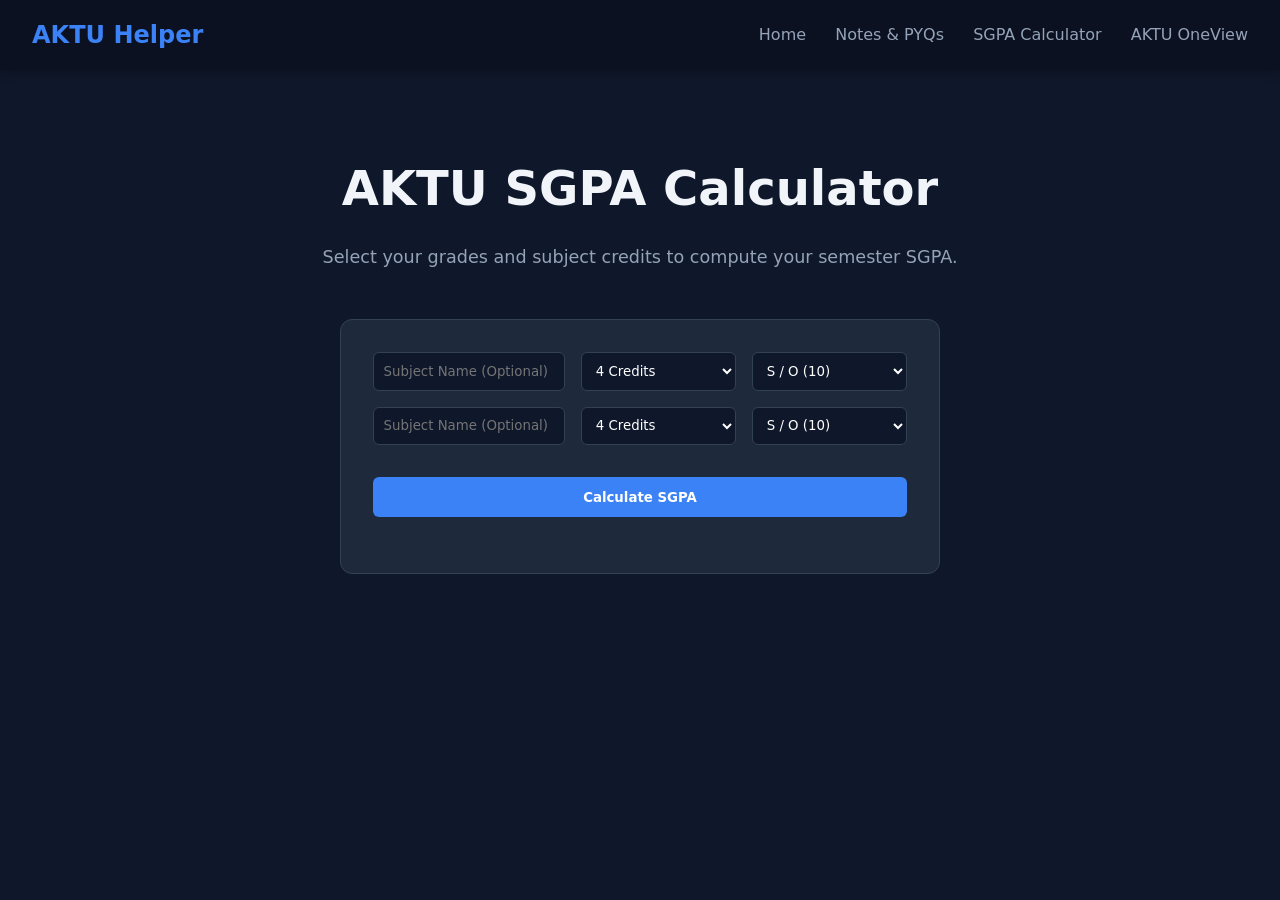
==== calculator.html @ 3020c7b1 "Added SGPA calculator and updated layout" ====
<!DOCTYPE html>
<html lang="en">
<head>
  <meta charset="UTF-8">
  <meta name="viewport" content="width=device-width, initial-scale=1.0">
  <title>AKTU SGPA Calculator | AKTU Helper</title>
  <link rel="stylesheet" href="style.css?v=2">
  <style>
    .calc-container {
      max-width: 600px;
      margin: 3rem auto;
      padding: 2rem;
      background: var(--card-bg);
      border-radius: 12px;
      border: 1px solid var(--border-color);
    }
    .subject-row {
      display: flex;
      gap: 1rem;
      margin-bottom: 1rem;
    }
    .subject-row input, .subject-row select {
      padding: 0.6rem;
      background: #0f172a;
      border: 1px solid var(--border-color);
      color: white;
      border-radius: 6px;
      flex: 1;
    }
    .calc-btn {
      width: 100%;
      padding: 0.8rem;
      background: var(--accent-color);
      color: white;
      border: none;
      border-radius: 6px;
      font-weight: bold;
      cursor: pointer;
      margin-top: 1rem;
    }
    .result {
      text-align: center;
      margin-top: 1.5rem;
      font-size: 1.4rem;
      font-weight: bold;
      color: #10b981;
    }
  </style>
</head>
<body>

  <header>
    <div class="logo">AKTU Helper</div>
    <nav>
      <a href="index.html">Home</a>
      <a href="notes.html">Notes & PYQs</a>
      <a href="calculator.html" class="active">SGPA Calculator</a>
      <a href="https://oneview.aktu.ac.in" target="_blank" class="btn-link">AKTU OneView</a>
    </nav>
  </header>

  <main class="hero">
    <h1>AKTU SGPA Calculator</h1>
    <p>Select your grades and subject credits to compute your semester SGPA.</p>

    <div class="calc-container">
      <div id="subjectRows">
        <!-- Default 4 Subject Rows -->
        <div class="subject-row">
          <input type="text" placeholder="Subject Name (Optional)">
          <select class="credits">
            <option value="4">4 Credits</option>
            <option value="3">3 Credits</option>
            <option value="2">2 Credits</option>
            <option value="1">1 Credit</option>
          </select>
          <select class="grade">
            <option value="10">S / O (10)</option>
            <option value="9">A+ (9)</option>
            <option value="8">A (8)</option>
            <option value="7">B+ (7)</option>
            <option value="6">B (6)</option>
            <option value="5">C (5)</option>
            <option value="0">F (0)</option>
          </select>
        </div>
        <div class="subject-row">
          <input type="text" placeholder="Subject Name (Optional)">
          <select class="credits">
            <option value="4">4 Credits</option>
            <option value="3">3 Credits</option>
            <option value="2">2 Credits</option>
            <option value="1">1 Credit</option>
          </select>
          <select class="grade">
            <option value="10">S / O (10)</option>
            <option value="9">A+ (9)</option>
            <option value="8">A (8)</option>
            <option value="7">B+ (7)</option>
            <option value="6">B (6)</option>
            <option value="5">C (5)</option>
            <option value="0">F (0)</option>
          </select>
        </div>
      </div>

      <button class="calc-btn" onclick="calculateSGPA()">Calculate SGPA</button>
      <div class="result" id="sgpaResult"></div>
    </div>
  </main>

  <script>
    function calculateSGPA() {
      const credits = document.querySelectorAll('.credits');
      const grades = document.querySelectorAll('.grade');
      
      let totalPoints = 0;
      let totalCredits = 0;

      for (let i = 0; i < credits.length; i++) {
        let creditVal = parseFloat(credits[i].value);
        let gradeVal = parseFloat(grades[i].value);

        totalPoints += creditVal * gradeVal;
        totalCredits += creditVal;
      }

      let sgpa = (totalPoints / totalCredits).toFixed(2);
      document.getElementById('sgpaResult').innerText = "Your SGPA: " + sgpa;
    }
  </script>
</body>
</html>
---- style.css ----
:root {
  /* DARK THEME COLORS */
  --bg-color: #0f172a;        /* Deep slate background */
  --card-bg: #1e293b;         /* Slightly lighter card background */
  --text-primary: #f1f5f9;    /* Very light text */
  --text-secondary: #94a3b8;  /* Dimmed secondary text */
  --accent-color: #3b82f6;    /* Bright blue accent */
  --accent-hover: #60a5fa;    /* Lighter blue on hover */
  --border-color: #334155;    /* Subtle borders */
}

* {
  box-sizing: border-box;
  margin: 0;
  padding: 0;
  font-family: system-ui, -apple-system, sans-serif;
  scroll-behavior: smooth; /* Modern CSS: Enables smooth scrolling */
}

body {
  background-color: var(--bg-color);
  color: var(--text-primary);
  line-height: 1.6;
}

header {
  display: flex;
  justify-content: space-between;
  align-items: center;
  padding: 1rem 2rem;
  background-color: #0b1120; /* Darker navy for header */
  box-shadow: 0 2px 10px rgba(0,0,0,0.3);
  position: sticky; /* Keep navigation visible */
  top: 0;
  z-index: 1000;
}

.logo {
  font-weight: 700;
  font-size: 1.5rem;
  color: var(--accent-color);
}

nav a {
  margin-left: 1.5rem;
  text-decoration: none;
  color: var(--text-secondary);
  font-weight: 500;
  transition: color 0.3s ease; /* smooth color change */
}

nav a:hover {
  color: var(--accent-color);
}

.hero {
  max-width: 1000px;
  margin: 5rem auto;
  padding: 0 1rem;
  text-align: center;
}

.hero h1 {
  font-size: 3rem;
  color: var(--text-primary);
  margin-bottom: 1rem;
}

.hero p {
  color: var(--text-secondary);
  font-size: 1.1rem;
  margin-bottom: 3rem;
}

.card-grid {
  display: grid;
  grid-template-columns: repeat(auto-fit, minmax(300px, 1fr));
  gap: 2rem;
}

.card {
  background: var(--card-bg);
  padding: 2.5rem;
  border-radius: 16px;
  border: 1px solid var(--border-color);
  text-align: left;
  transition: transform 0.3s ease, border-color 0.3s ease; /* Interactive hover effect */
}

.card:hover {
  transform: translateY(-5px); /* Lift effect */
  border-color: var(--accent-color); /* Glow effect */
}

.card h3 {
  margin-bottom: 0.8rem;
  color: var(--text-primary);
}

.card p {
  color: var(--text-secondary);
  margin-bottom: 1.5rem;
}

.card-btn {
  display: inline-block;
  padding: 0.7rem 1.5rem;
  background: var(--accent-color);
  color: white;
  border-radius: 8px;
  text-decoration: none;
  font-weight: 600;
  transition: background 0.3s ease;
}

.card-btn:hover {
  background: var(--accent-hover);
}

/* NOTES SECTION STYLES */
.notes-section {
  max-width: 1000px;
  margin: 5rem auto;
  padding: 0 1rem;
}

.notes-section h2 {
  text-align: center;
  margin-bottom: 2rem;
}

#subjectSearch {
  width: 100%;
  padding: 1rem;
  background-color: var(--card-bg);
  border: 1px solid var(--border-color);
  border-radius: 8px;
  color: var(--text-primary);
  font-size: 1rem;
  margin-bottom: 2rem;
}

#subjectSearch:focus {
  outline: none;
  border-color: var(--accent-color);
}

.notes-grid {
  display: grid;
  grid-template-columns: repeat(auto-fit, minmax(250px, 1fr));
  gap: 1.5rem;
}

.subject-card {
  background: var(--card-bg);
  padding: 1.5rem;
  border-radius: 12px;
  border: 1px solid var(--border-color);
}

.subject-card h4 {
  color: var(--text-primary);
  margin-bottom: 0.3rem;
}

.subject-card p {
  color: var(--text-secondary);
  font-size: 0.9rem;
  margin-bottom: 1rem;
}

.btn-group {
  display: flex;
  gap: 0.5rem;
}

.mini-btn {
  flex: 1;
  text-align: center;
  padding: 0.5rem;
  border-radius: 4px;
  text-decoration: none;
  font-size: 0.85rem;
  font-weight: 600;
  transition: opacity 0.3s ease;
}

.mini-btn:hover {
  opacity: 0.8;
}

.notes-download {
  background-color: #10b981; /* Green */
  color: white;
}

.pyq-download {
  background-color: #8b5cf6; /* Purple */
  color: white;
}
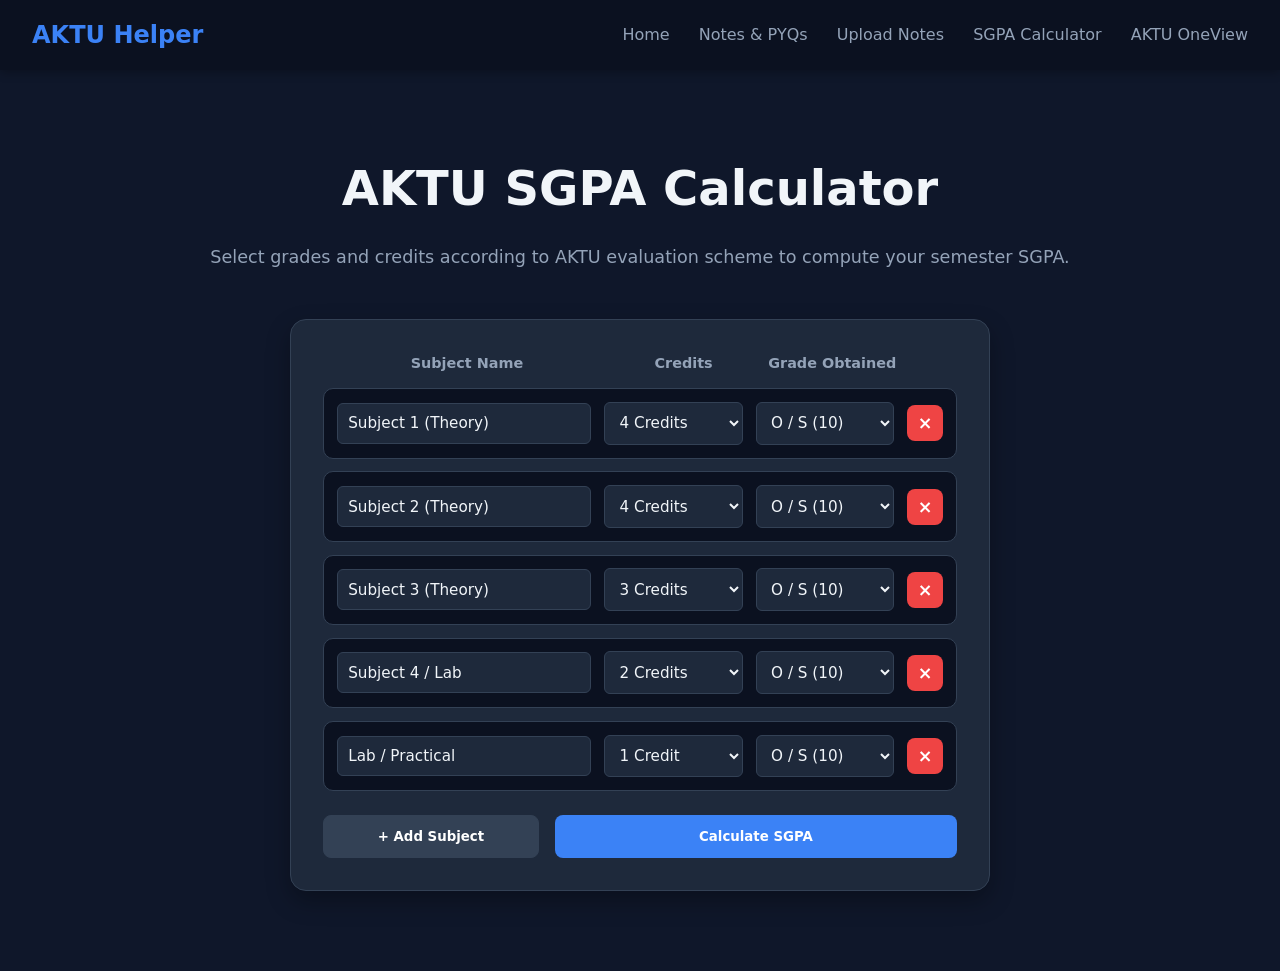
==== commit d1b4bb25: "Upgraded SGPA calculator with dynamic rows and AKTU grade scale" ====
--- a/calculator.html
+++ b/calculator.html
@@ -7,43 +7,149 @@
   <link rel="stylesheet" href="style.css?v=2">
   <style>
     .calc-container {
-      max-width: 600px;
-      margin: 3rem auto;
+      max-width: 700px;
+      margin: 2rem auto;
       padding: 2rem;
       background: var(--card-bg);
-      border-radius: 12px;
-      border: 1px solid var(--border-color);
-    }
+      border-radius: 16px;
+      border: 1px solid var(--border-color);
+      box-shadow: 0 10px 25px rgba(0, 0, 0, 0.3);
+    }
+
+    .row-header {
+      display: flex;
+      gap: 0.8rem;
+      font-weight: 600;
+      color: var(--text-secondary);
+      margin-bottom: 0.8rem;
+      padding: 0 0.5rem;
+      font-size: 0.9rem;
+    }
+
+    .row-header .col-name { flex: 2; }
+    .row-header .col-credit { flex: 1; }
+    .row-header .col-grade { flex: 1; }
+    .row-header .col-action { width: 36px; text-align: center; }
+
     .subject-row {
       display: flex;
+      gap: 0.8rem;
+      align-items: center;
+      margin-bottom: 0.8rem;
+      background: #0b1120;
+      padding: 0.8rem;
+      border-radius: 10px;
+      border: 1px solid var(--border-color);
+    }
+
+    .subject-row input, .subject-row select {
+      padding: 0.65rem;
+      background: #1e293b;
+      border: 1px solid var(--border-color);
+      color: var(--text-primary);
+      border-radius: 6px;
+      font-size: 0.95rem;
+    }
+
+    .subject-row input { flex: 2; width: 100%; }
+    .subject-row select { flex: 1; width: 100%; }
+
+    .subject-row input:focus, .subject-row select:focus {
+      outline: none;
+      border-color: var(--accent-color);
+    }
+
+    .remove-btn {
+      background: #ef4444;
+      color: white;
+      border: none;
+      width: 36px;
+      height: 36px;
+      border-radius: 8px;
+      font-weight: bold;
+      font-size: 1.1rem;
+      cursor: pointer;
+      display: flex;
+      align-items: center;
+      justify-content: center;
+      transition: background 0.2s ease;
+    }
+
+    .remove-btn:hover {
+      background: #dc2626;
+    }
+
+    .calc-actions {
+      display: flex;
       gap: 1rem;
-      margin-bottom: 1rem;
-    }
-    .subject-row input, .subject-row select {
-      padding: 0.6rem;
-      background: #0f172a;
-      border: 1px solid var(--border-color);
+      margin-top: 1.5rem;
+    }
+
+    .add-btn {
+      flex: 1;
+      padding: 0.8rem;
+      background: #334155;
       color: white;
-      border-radius: 6px;
-      flex: 1;
-    }
+      border: 1px solid var(--border-color);
+      border-radius: 8px;
+      font-weight: 600;
+      cursor: pointer;
+      transition: background 0.2s ease;
+    }
+
+    .add-btn:hover {
+      background: #475569;
+    }
+
     .calc-btn {
-      width: 100%;
+      flex: 2;
       padding: 0.8rem;
       background: var(--accent-color);
       color: white;
       border: none;
-      border-radius: 6px;
-      font-weight: bold;
+      border-radius: 8px;
+      font-weight: 700;
       cursor: pointer;
-      margin-top: 1rem;
-    }
-    .result {
+      transition: background 0.2s ease;
+    }
+
+    .calc-btn:hover {
+      background: var(--accent-hover);
+    }
+
+    .result-box {
+      margin-top: 2rem;
+      padding: 1.5rem;
+      border-radius: 12px;
+      background: #0b1120;
+      border: 1px solid var(--border-color);
       text-align: center;
-      margin-top: 1.5rem;
-      font-size: 1.4rem;
-      font-weight: bold;
+      display: none;
+    }
+
+    .result-box h3 {
+      font-size: 2rem;
       color: #10b981;
+      margin-bottom: 0.3rem;
+    }
+
+    .result-box p {
+      color: var(--text-secondary);
+      font-size: 0.95rem;
+    }
+
+    @media (max-width: 600px) {
+      .subject-row {
+        flex-direction: column;
+        align-items: stretch;
+      }
+      .row-header {
+        display: none;
+      }
+      .remove-btn {
+        width: 100%;
+        height: 36px;
+      }
     }
   </style>
 </head>
@@ -54,66 +160,100 @@
     <nav>
       <a href="index.html">Home</a>
       <a href="notes.html">Notes & PYQs</a>
+      <a href="contribute.html">Upload Notes</a>
       <a href="calculator.html" class="active">SGPA Calculator</a>
-      <a href="https://oneview.aktu.ac.in" target="_blank" class="btn-link">AKTU OneView</a>
+      <a href="https://oneview.aktu.ac.in/oneview/oneview.aspx" target="_blank" rel="noopener noreferrer" class="btn-link">AKTU OneView</a>
     </nav>
   </header>
 
   <main class="hero">
     <h1>AKTU SGPA Calculator</h1>
-    <p>Select your grades and subject credits to compute your semester SGPA.</p>
+    <p>Select grades and credits according to AKTU evaluation scheme to compute your semester SGPA.</p>
 
     <div class="calc-container">
+      <div class="row-header">
+        <span class="col-name">Subject Name</span>
+        <span class="col-credit">Credits</span>
+        <span class="col-grade">Grade Obtained</span>
+        <span class="col-action"></span>
+      </div>
+
       <div id="subjectRows">
-        <!-- Default 4 Subject Rows -->
-        <div class="subject-row">
-          <input type="text" placeholder="Subject Name (Optional)">
-          <select class="credits">
-            <option value="4">4 Credits</option>
-            <option value="3">3 Credits</option>
-            <option value="2">2 Credits</option>
-            <option value="1">1 Credit</option>
-          </select>
-          <select class="grade">
-            <option value="10">S / O (10)</option>
-            <option value="9">A+ (9)</option>
-            <option value="8">A (8)</option>
-            <option value="7">B+ (7)</option>
-            <option value="6">B (6)</option>
-            <option value="5">C (5)</option>
-            <option value="0">F (0)</option>
-          </select>
-        </div>
-        <div class="subject-row">
-          <input type="text" placeholder="Subject Name (Optional)">
-          <select class="credits">
-            <option value="4">4 Credits</option>
-            <option value="3">3 Credits</option>
-            <option value="2">2 Credits</option>
-            <option value="1">1 Credit</option>
-          </select>
-          <select class="grade">
-            <option value="10">S / O (10)</option>
-            <option value="9">A+ (9)</option>
-            <option value="8">A (8)</option>
-            <option value="7">B+ (7)</option>
-            <option value="6">B (6)</option>
-            <option value="5">C (5)</option>
-            <option value="0">F (0)</option>
-          </select>
-        </div>
-      </div>
-
-      <button class="calc-btn" onclick="calculateSGPA()">Calculate SGPA</button>
-      <div class="result" id="sgpaResult"></div>
+        <!-- Rows will be injected here by JavaScript -->
+      </div>
+
+      <div class="calc-actions">
+        <button class="add-btn" onclick="addSubjectRow()">+ Add Subject</button>
+        <button class="calc-btn" onclick="calculateSGPA()">Calculate SGPA</button>
+      </div>
+
+      <div class="result-box" id="resultBox">
+        <h3 id="sgpaScore">0.00</h3>
+        <p id="sgpaDetails"></p>
+      </div>
     </div>
   </main>
 
   <script>
+    // Default start with 5 rows (standard theory + practicals)
+    let defaultSubjects = [
+      { name: "Subject 1 (Theory)", credit: 4 },
+      { name: "Subject 2 (Theory)", credit: 4 },
+      { name: "Subject 3 (Theory)", credit: 3 },
+      { name: "Subject 4 / Lab", credit: 2 },
+      { name: "Lab / Practical", credit: 1 }
+    ];
+
+    const container = document.getElementById('subjectRows');
+
+    function createRow(name = '', credit = 4) {
+      const row = document.createElement('div');
+      row.className = 'subject-row';
+      row.innerHTML = `
+        <input type="text" placeholder="Subject Name (Optional)" value="${name}">
+        <select class="credits">
+          <option value="5" ${credit === 5 ? 'selected' : ''}>5 Credits</option>
+          <option value="4" ${credit === 4 ? 'selected' : ''}>4 Credits</option>
+          <option value="3" ${credit === 3 ? 'selected' : ''}>3 Credits</option>
+          <option value="2" ${credit === 2 ? 'selected' : ''}>2 Credits</option>
+          <option value="1" ${credit === 1 ? 'selected' : ''}>1 Credit</option>
+        </select>
+        <select class="grade">
+          <option value="10">O / S (10)</option>
+          <option value="9">A+ (9)</option>
+          <option value="8">A (8)</option>
+          <option value="7">B+ (7)</option>
+          <option value="6">B (6)</option>
+          <option value="5">C (5)</option>
+          <option value="0">F (0)</option>
+        </select>
+        <button class="remove-btn" onclick="removeRow(this)" title="Remove Subject">&times;</button>
+      `;
+      container.appendChild(row);
+    }
+
+    function initRows() {
+      container.innerHTML = '';
+      defaultSubjects.forEach(s => createRow(s.name, s.credit));
+    }
+
+    function addSubjectRow() {
+      createRow();
+    }
+
+    function removeRow(btn) {
+      const rows = document.querySelectorAll('.subject-row');
+      if (rows.length > 1) {
+        btn.closest('.subject-row').remove();
+      } else {
+        alert("At least one subject row is required!");
+      }
+    }
+
     function calculateSGPA() {
       const credits = document.querySelectorAll('.credits');
       const grades = document.querySelectorAll('.grade');
-      
+
       let totalPoints = 0;
       let totalCredits = 0;
 
@@ -125,9 +265,24 @@
         totalCredits += creditVal;
       }
 
+      if (totalCredits === 0) {
+        alert("Please set credits for your subjects.");
+        return;
+      }
+
       let sgpa = (totalPoints / totalCredits).toFixed(2);
-      document.getElementById('sgpaResult').innerText = "Your SGPA: " + sgpa;
-    }
+
+      const resultBox = document.getElementById('resultBox');
+      const scoreDisplay = document.getElementById('sgpaScore');
+      const detailsDisplay = document.getElementById('sgpaDetails');
+
+      scoreDisplay.innerText = "SGPA: " + sgpa;
+      detailsDisplay.innerText = `Total Earned Credits: ${totalCredits} | Earned Points: ${totalPoints}`;
+      resultBox.style.display = 'block';
+    }
+
+    // Initialize default rows on load
+    initRows();
   </script>
 </body>
 </html>
